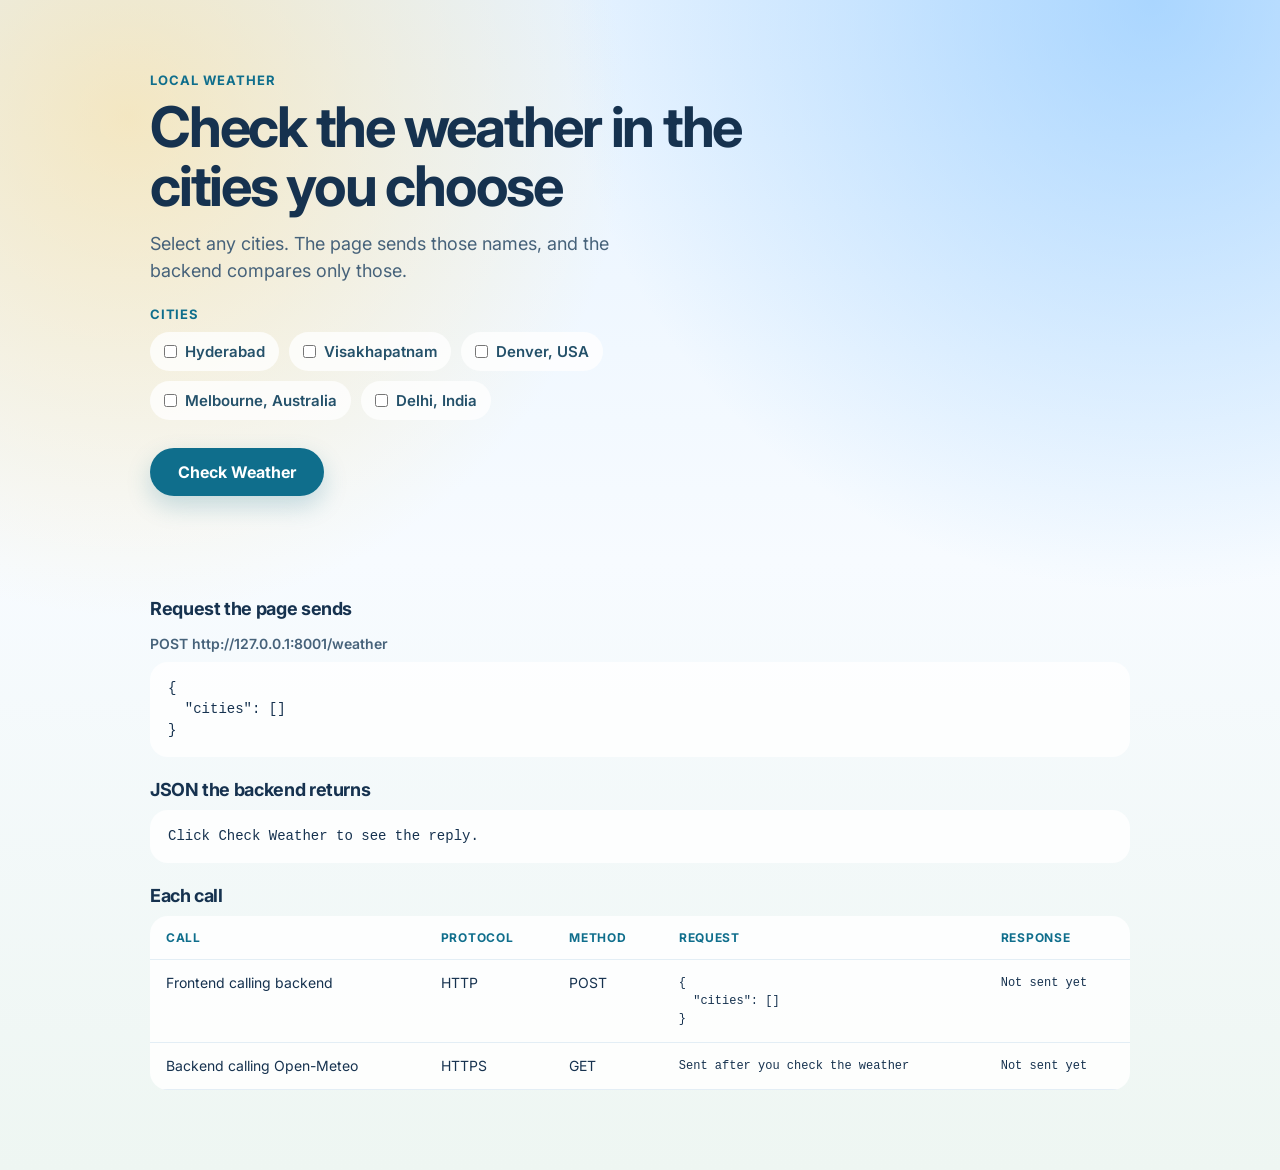
==== weather/frontend/weather.html @ 7e594297 "Serve the weather page and API together for Render. The static upload had no index page and no runni" ====
<!DOCTYPE html>
<html lang="en">
<head>
    <meta charset="UTF-8">
    <meta name="viewport" content="width=device-width, initial-scale=1.0">
    <title>Check Weather</title>
    <link rel="stylesheet" href="weather.css">
    <link rel="preconnect" href="https://fonts.googleapis.com">
    <link href="https://fonts.googleapis.com/css2?family=Inter:wght@400;500;600;700;800&display=swap" rel="stylesheet">
</head>
<body>
    <main class="page">
        <header class="intro">
            <p class="eyebrow">Local weather</p>
            <h1>Check the weather in the cities you choose</h1>
            <p class="intro-copy">
                Select any cities. The page sends those names, and the backend compares only those.
            </p>
            <fieldset class="city-choices">
                <legend>Cities</legend>
                <label class="choice"><input type="checkbox" name="city" value="hyderabad"> Hyderabad</label>
                <label class="choice"><input type="checkbox" name="city" value="visakhapatnam"> Visakhapatnam</label>
                <label class="choice"><input type="checkbox" name="city" value="denver"> Denver, USA</label>
                <label class="choice"><input type="checkbox" name="city" value="melbourne"> Melbourne, Australia</label>
                <label class="choice"><input type="checkbox" name="city" value="delhi"> Delhi, India</label>
            </fieldset>
            <button type="button" id="check-weather" class="check-button">
                Check Weather
            </button>
            <p id="status" class="status" role="status"></p>
        </header>

        <section class="cities" aria-label="City weather">
            <article class="city-card is-hidden" id="hyderabad">
                <p class="city-label">City 1</p>
                <h2>Hyderabad</h2>
                <p class="city-region">Telangana, India</p>
                <div class="weather-slot">
                    <p class="placeholder">Weather shows here after you check.</p>
                </div>
            </article>
            <article class="city-card is-hidden" id="visakhapatnam">
                <p class="city-label">City 2</p>
                <h2>Visakhapatnam</h2>
                <p class="city-region">Andhra Pradesh, India</p>
                <div class="weather-slot">
                    <p class="placeholder">Weather shows here after you check.</p>
                </div>
            </article>
            <article class="city-card is-hidden" id="denver">
                <p class="city-label">City 3</p>
                <h2>Denver</h2>
                <p class="city-region">Colorado, USA</p>
                <div class="weather-slot">
                    <p class="placeholder">Weather shows here after you check.</p>
                </div>
            </article>
            <article class="city-card is-hidden" id="melbourne">
                <p class="city-label">City 4</p>
                <h2>Melbourne</h2>
                <p class="city-region">Victoria, Australia</p>
                <div class="weather-slot">
                    <p class="placeholder">Weather shows here after you check.</p>
                </div>
            </article>
            <article class="city-card is-hidden" id="delhi">
                <p class="city-label">City 5</p>
                <h2>Delhi</h2>
                <p class="city-region">India</p>
                <div class="weather-slot">
                    <p class="placeholder">Weather shows here after you check.</p>
                </div>
            </article>
        </section>

        <section class="call-preview" aria-label="Backend call">
            <h2>Request the page sends</h2>
            <p class="request-line">POST http://127.0.0.1:8001/weather</p>
            <pre id="request-json"></pre>
            <h2>JSON the backend returns</h2>
            <pre id="response-json">Click Check Weather to see the reply.</pre>
            <h2>Each call</h2>
            <div class="table-wrap">
                <table id="call-table">
                    <thead>
                        <tr>
                            <th>Call</th>
                            <th>Protocol</th>
                            <th>Method</th>
                            <th>Request</th>
                            <th>Response</th>
                        </tr>
                    </thead>
                    <tbody></tbody>
                </table>
            </div>
        </section>
    </main>

    <script src="weather.js"></script>
</body>
</html>
---- weather/frontend/weather.css ----
* {
    margin: 0;
    padding: 0;
    box-sizing: border-box;
}

body {
    min-height: 100vh;
    font-family: "Inter", sans-serif;
    color: #16324f;
    background:
        radial-gradient(circle at 10% 10%, rgba(255, 214, 120, 0.45), transparent 32%),
        radial-gradient(circle at 90% 0%, rgba(120, 190, 255, 0.55), transparent 36%),
        linear-gradient(180deg, #e7f3ff 0%, #f7fbff 48%, #eef6f2 100%);
}

.page {
    width: min(980px, calc(100% - 32px));
    margin: 0 auto;
    padding: 72px 0 80px;
}

.intro {
    max-width: 640px;
    margin-bottom: 36px;
}

.eyebrow {
    margin-bottom: 10px;
    color: #0f6e8c;
    font-size: 13px;
    font-weight: 700;
    letter-spacing: 0.08em;
    text-transform: uppercase;
}

h1 {
    font-size: clamp(36px, 5vw, 56px);
    line-height: 1.05;
    letter-spacing: -0.04em;
}

.intro-copy {
    margin-top: 14px;
    max-width: 520px;
    color: #46627a;
    font-size: 18px;
    line-height: 1.5;
}

.city-choices {
    display: flex;
    flex-wrap: wrap;
    gap: 10px;
    margin-top: 22px;
    border: 0;
    padding: 0;
}

.city-choices legend {
    margin-bottom: 10px;
    color: #0f6e8c;
    font-size: 13px;
    font-weight: 700;
    letter-spacing: 0.06em;
    text-transform: uppercase;
}

.choice {
    display: inline-flex;
    align-items: center;
    gap: 8px;
    padding: 10px 14px;
    border-radius: 999px;
    background: rgba(255, 255, 255, 0.78);
    color: #24516a;
    font-size: 15px;
    font-weight: 600;
    cursor: pointer;
}

.choice input {
    accent-color: #0f6e8c;
}

.city-card.is-hidden {
    display: none;
}

.check-button {
    margin-top: 28px;
    padding: 14px 28px;
    border: 0;
    border-radius: 999px;
    background: #0f6e8c;
    color: white;
    font: inherit;
    font-size: 16px;
    font-weight: 700;
    cursor: pointer;
    box-shadow: 0 10px 24px rgba(15, 110, 140, 0.22);
}

.check-button:hover {
    background: #0c5b74;
}

.check-button:disabled {
    cursor: wait;
    opacity: 0.7;
}

.request-line {
    margin-top: 16px;
    color: #46627a;
    font-size: 14px;
    font-weight: 600;
    word-break: break-all;
}

.status {
    min-height: 24px;
    margin-top: 14px;
    color: #8a3b3b;
    font-size: 14px;
}

.status.is-result {
    color: #16324f;
    font-size: 16px;
    font-weight: 600;
}

.cities {
    display: grid;
    grid-template-columns: repeat(2, minmax(0, 1fr));
    gap: 20px;
}

.city-card {
    min-height: 280px;
    padding: 28px;
    border: 1px solid rgba(255, 255, 255, 0.7);
    border-radius: 28px;
    background: rgba(255, 255, 255, 0.78);
    box-shadow: 0 18px 40px rgba(40, 80, 110, 0.08);
}

.city-label {
    color: #0f6e8c;
    font-size: 13px;
    font-weight: 700;
    letter-spacing: 0.06em;
    text-transform: uppercase;
}

.city-card h2 {
    margin-top: 8px;
    font-size: 32px;
    letter-spacing: -0.03em;
}

.city-region {
    margin-top: 4px;
    color: #5d7690;
}

.weather-slot {
    margin-top: 28px;
}

.placeholder {
    color: #6d8498;
}

.temperature {
    font-size: 64px;
    font-weight: 800;
    letter-spacing: -0.05em;
    line-height: 1;
}

.condition {
    margin-top: 8px;
    font-size: 20px;
    font-weight: 600;
}

.details {
    display: flex;
    flex-wrap: wrap;
    gap: 10px;
    margin-top: 18px;
}

.details span {
    padding: 8px 12px;
    border-radius: 999px;
    background: #e7f4fb;
    color: #24516a;
    font-size: 14px;
    font-weight: 600;
}

.call-preview {
    margin-top: 28px;
}

.call-preview h2 {
    margin-top: 22px;
    font-size: 18px;
    letter-spacing: -0.02em;
}

.call-preview pre {
    margin-top: 10px;
    padding: 16px 18px;
    border-radius: 18px;
    background: rgba(255, 255, 255, 0.86);
    color: #16324f;
    font-size: 14px;
    line-height: 1.5;
    white-space: pre-wrap;
    word-break: break-word;
}

.table-wrap {
    margin-top: 10px;
    overflow-x: auto;
    border-radius: 18px;
    background: rgba(255, 255, 255, 0.86);
}

#call-table {
    width: 100%;
    border-collapse: collapse;
    font-size: 14px;
}

#call-table th,
#call-table td {
    padding: 14px 16px;
    border-bottom: 1px solid #e3eef5;
    text-align: left;
    vertical-align: top;
}

#call-table th {
    color: #0f6e8c;
    font-size: 12px;
    font-weight: 700;
    letter-spacing: 0.06em;
    text-transform: uppercase;
}

#call-table td pre {
    margin-top: 0;
    padding: 0;
    background: transparent;
    font-size: 12px;
}

@media (max-width: 720px) {
    .page {
        padding-top: 40px;
    }

    .cities {
        grid-template-columns: 1fr;
    }
}
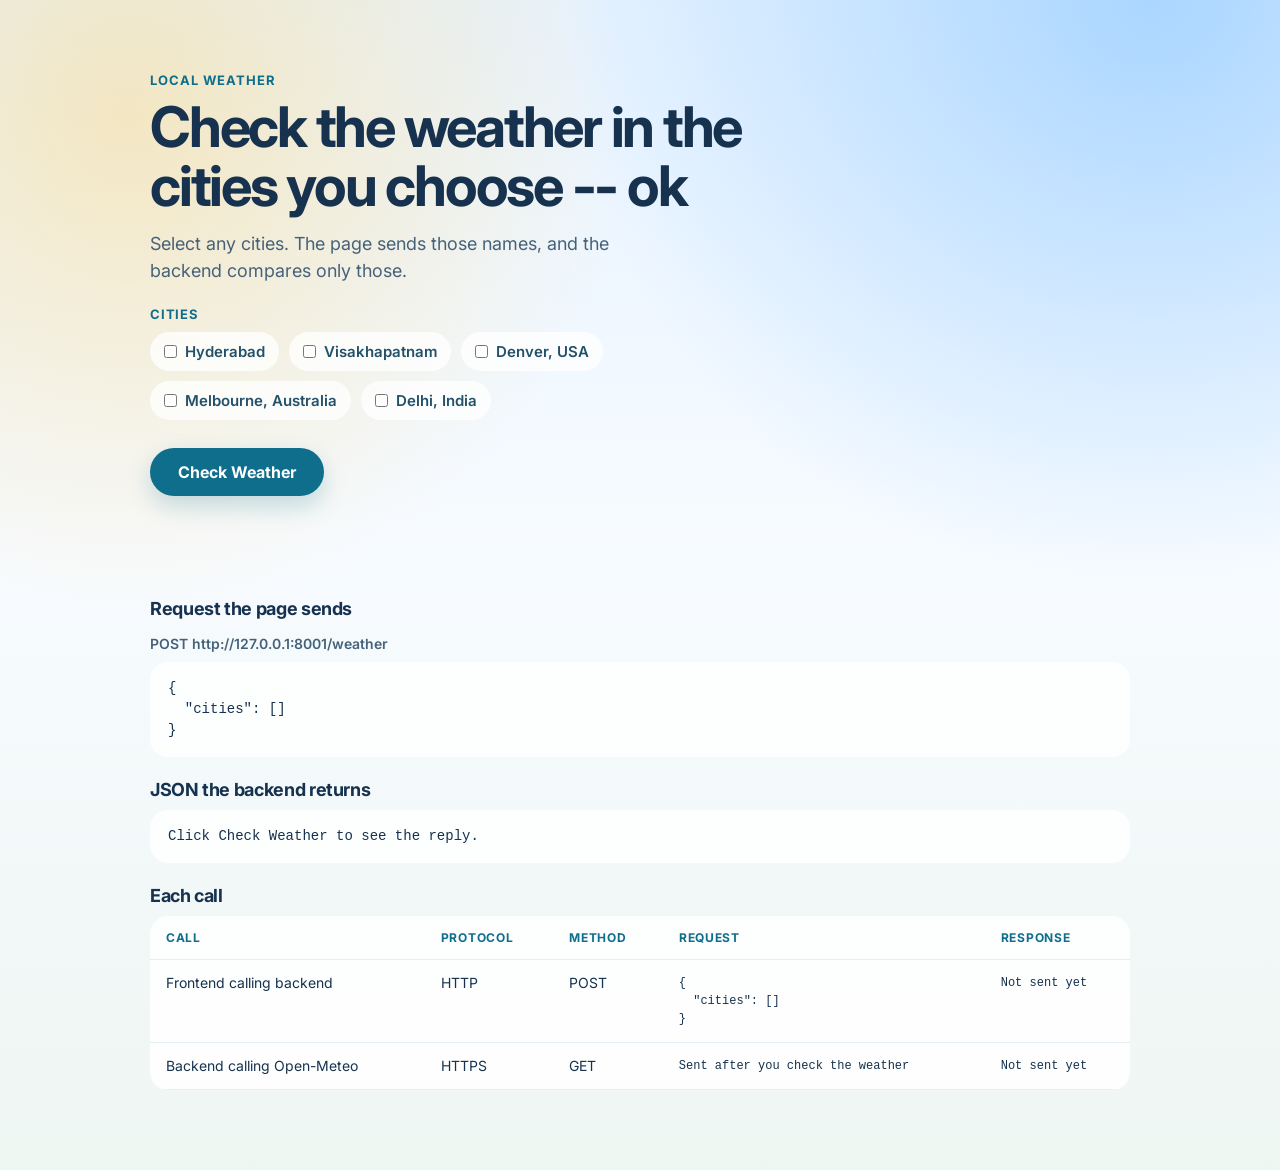
==== commit 1d49de7f: "test" ====
--- a/weather/frontend/weather.html
+++ b/weather/frontend/weather.html
@@ -12,7 +12,7 @@
     <main class="page">
         <header class="intro">
             <p class="eyebrow">Local weather</p>
-            <h1>Check the weather in the cities you choose</h1>
+            <h1>Check the weather in the cities you choose -- ok </h1>
             <p class="intro-copy">
                 Select any cities. The page sends those names, and the backend compares only those.
             </p>
